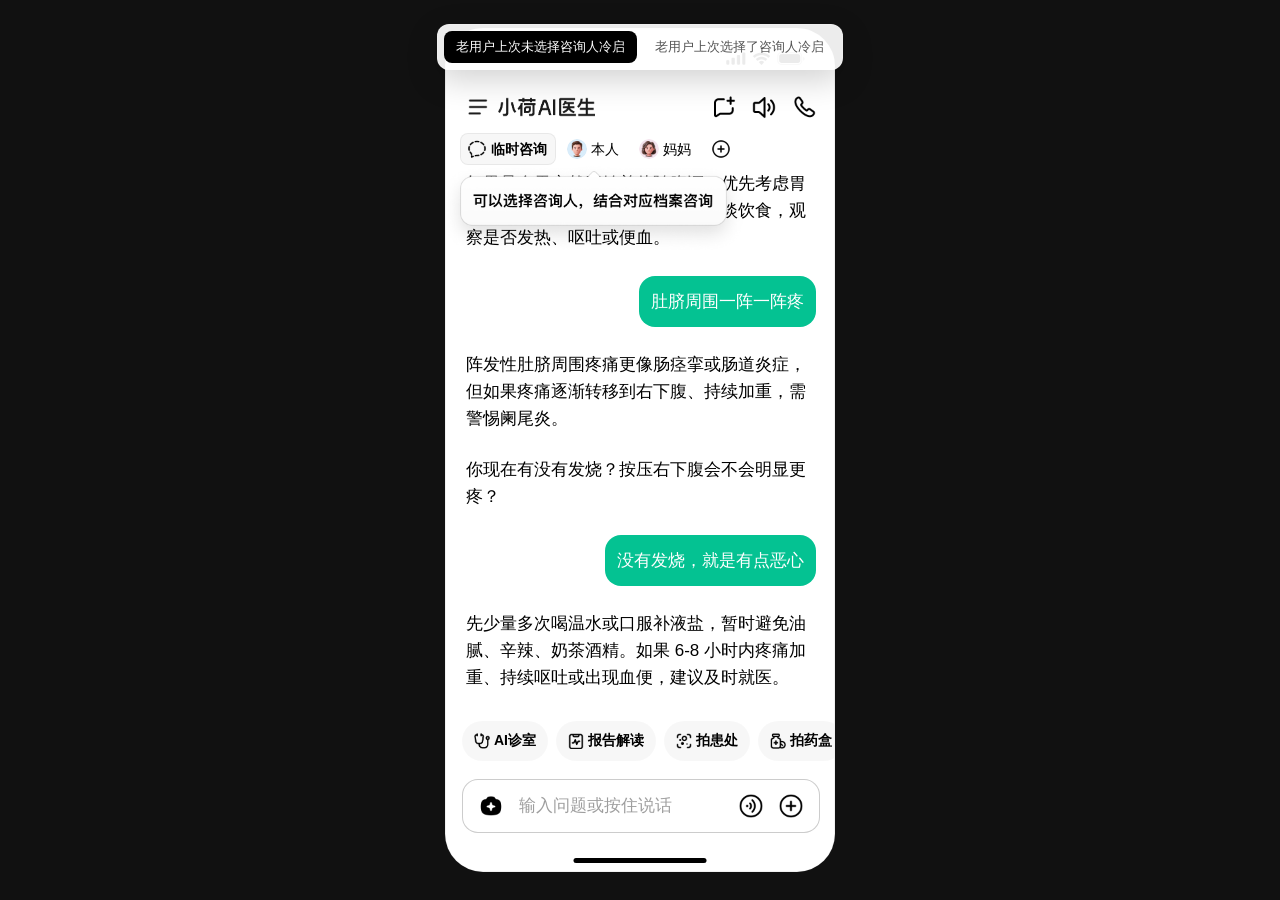
==== index.html @ c206723a "Add static preview demo" ====
<!doctype html>
<html lang="zh-CN">
  <head>
    <meta charset="UTF-8" />
    <meta name="viewport" content="width=device-width, initial-scale=1.0" />
    <title>小荷AI医生交互 Demo</title>
    <link rel="stylesheet" href="./styles.css" />
  </head>
  <body>
    <div class="scenario-switcher" aria-label="冷启场景选择">
      <button class="scenario-option active" type="button" data-action="set-guide-scenario" data-scenario="unselected">老用户上次未选择咨询人冷启</button>
      <button class="scenario-option" type="button" data-action="set-guide-scenario" data-scenario="selected">老用户上次选择了咨询人冷启</button>
    </div>
    <main class="stage" aria-label="小荷AI医生交互原型">
      <section class="phone" id="phone" data-screen="chat" data-chat="temp">
        <div class="status-bar" aria-hidden="true">
          <img class="status-img" src="./assets/status-bar.png" alt="" />
        </div>

        <section class="chat-page" aria-label="聊天页">
          <header class="top-nav">
            <button class="brand-btn" type="button" data-action="open-sidebar" aria-label="打开侧边栏">
              <img src="./assets/nav-brand.png" alt="小荷AI医生" />
            </button>
            <div class="nav-tools">
              <button class="icon-btn" type="button" aria-label="新会话">
                <img src="./assets/nav-icon-newchat.png" alt="" />
              </button>
              <button class="icon-btn" type="button" aria-label="播报">
                <img src="./assets/nav-icon-audio.png" alt="" />
              </button>
              <button class="icon-btn" type="button" aria-label="电话">
                <img src="./assets/nav-icon-phone.png" alt="" />
              </button>
            </div>
          </header>

          <nav class="people-tabs" aria-label="咨询对象">
            <button class="tab tab-temp" type="button" data-action="chat-temp">
              <img src="./assets/tab-temp.png" alt="" />
              <span>临时咨询</span>
            </button>
            <button class="tab tab-self" type="button" data-action="chat-self">
              <img class="mini-avatar" src="./assets/tab-self.png" alt="" />
              <span>本人</span>
            </button>
            <button class="tab tab-mom" type="button" data-action="chat-mom">
              <img class="mini-avatar" src="./assets/tab-mom.png" alt="" />
              <span>妈妈</span>
            </button>
            <button class="tab tab-add" type="button" data-action="open-new-person" aria-label="新增咨询对象">
              <img src="./assets/tab-add.png" alt="" />
            </button>
          </nav>

          <button class="guide-bubble is-visible" type="button" aria-label="引导提示" data-guide="unselected">
            <img src="./assets/guide-unselected.png" alt="" />
          </button>

          <section class="chat-list" aria-label="对话内容"></section>

          <footer class="composer">
            <div class="quick-actions">
              <button type="button"><img src="./assets/action-doctor.png" alt="" />AI诊室</button>
              <button type="button"><img src="./assets/action-report.png" alt="" />报告解读</button>
              <button type="button"><img src="./assets/action-body.png" alt="" />拍患处</button>
              <button type="button"><img src="./assets/action-medicine.png" alt="" />拍药盒</button>
            </div>
            <form class="input-box" id="composerForm">
              <button type="button" class="round-symbol" aria-label="拍照">
                <img src="./assets/input-camera.png" alt="" />
              </button>
              <input id="messageInput" type="text" placeholder="输入问题或按住说话" autocomplete="off" />
              <button type="button" class="round-symbol" aria-label="语音">
                <img src="./assets/input-mic.png" alt="" />
              </button>
              <button type="submit" class="round-symbol" aria-label="发送">
                <img src="./assets/input-plus.png" alt="" />
              </button>
            </form>
          </footer>
        </section>

        <aside class="drawer" aria-label="侧边栏">
          <div class="drawer-head">
            <img class="drawer-logo" src="./assets/logo-wordmark.png" alt="小荷AI医生" />
            <button class="icon-btn" type="button" aria-label="搜索">
              <img src="./assets/icon-drawer-search.png" alt="" />
            </button>
          </div>
          <div class="drawer-scroll">
            <button class="health-link" type="button" data-action="open-health">
              <span>健康档案</span>
              <span>›</span>
            </button>
            <div class="drawer-people">
              <button type="button" data-action="open-health-self"><img src="./assets/avatar-self.png" alt="" /><span>本人</span></button>
              <button type="button" data-action="open-health-mom"><img src="./assets/avatar-mom.png" alt="" /><span>妈妈</span></button>
              <button type="button" class="person-add" data-action="open-new-person" aria-label="新建咨询人"><span>＋</span></button>
            </div>
            <div class="drawer-line"></div>
            <div class="history">
              <p class="history-date">今天</p>
              <button class="history-item active" type="button" data-action="open-thread" data-thread="self-brain"><span>脑出血昏迷的病情细节</span><em>本人</em></button>
              <button class="history-item" type="button" data-action="open-thread" data-thread="temp-throat-today"><span>喉咙干痒，咽口水的时候有点疼</span></button>
              <p class="history-date">昨天</p>
              <button class="history-item" type="button" data-action="open-thread" data-thread="mom-brain"><span>妈妈脑出血昏迷的病情细节</span><em>妈妈</em></button>
              <button class="history-item" type="button" data-action="open-thread" data-thread="temp-throat-yesterday"><span>喉咙干痒，咽口水的时候有点疼</span></button>
              <button class="history-item" type="button" data-action="open-thread" data-thread="temp-pregnancy"><span>怀孕五周多，彩超说孕囊小</span></button>
              <button class="history-item" type="button" data-action="open-thread" data-thread="self-back-pain"><span>熬夜会引起背痛吗</span><em>本人</em></button>
              <button class="history-item" type="button" data-action="open-thread" data-thread="temp-mouth-ulcer"><span>口腔溃疡是什么原因</span></button>
              <button class="history-item" type="button" data-action="open-thread" data-thread="temp-stomach-noise"><span>肚子咕咕叫是什么原因</span></button>
              <button class="history-item" type="button" data-action="open-thread" data-thread="mom-sugar"><span>妈妈空腹血糖 7.2 要紧吗</span><em>妈妈</em></button>
              <button class="history-item" type="button" data-action="open-thread" data-thread="self-eye-dry"><span>眼睛干涩酸胀怎么缓解</span><em>本人</em></button>
              <button class="history-item" type="button" data-action="open-thread" data-thread="temp-allergy"><span>身上突然起红疹很痒</span></button>
              <button class="history-item" type="button" data-action="open-thread" data-thread="mom-knee"><span>妈妈膝盖下楼梯疼</span><em>妈妈</em></button>
              <button class="history-item" type="button" data-action="open-thread" data-thread="self-sleep"><span>最近总是睡不踏实</span><em>本人</em></button>
              <button class="history-item" type="button" data-action="open-thread" data-thread="temp-cough"><span>咳嗽两周一直不好</span></button>
              <button class="history-item" type="button" data-action="open-thread" data-thread="mom-dizziness"><span>妈妈起床头晕站不稳</span><em>妈妈</em></button>
              <button class="history-item" type="button" data-action="open-thread" data-thread="self-neck"><span>脖子僵硬转动会疼</span><em>本人</em></button>
              <button class="history-item" type="button" data-action="open-thread" data-thread="temp-diarrhea"><span>吃海鲜后拉肚子</span></button>
              <button class="history-item" type="button" data-action="open-thread" data-thread="mom-chest"><span>妈妈胸口偶尔发闷</span><em>妈妈</em></button>
            </div>
          </div>
          <div class="drawer-bottom">
            <button class="user-pill" type="button"><span class="default-avatar"></span><span>Ryan</span></button>
            <button class="new-chat" type="button" data-action="close-sidebar" aria-label="新建对话">
              <img src="./assets/icon-new-chat.png" alt="" />
            </button>
          </div>
        </aside>
        <button class="drawer-scrim" type="button" data-action="close-sidebar" aria-label="关闭侧边栏"></button>

        <section class="health-page" aria-label="健康档案">
          <div class="health-bg"></div>
          <header class="health-nav">
            <button class="icon-btn" type="button" data-action="close-health" aria-label="返回">
              <img src="./assets/icon-health-back.png" alt="" />
            </button>
            <h2>健康档案</h2>
            <button class="health-add" type="button">
              <img src="./assets/icon-health-add.png" alt="" />
              新增
            </button>
          </header>

          <div class="profile-tabs">
            <button class="profile-card active" type="button" data-action="health-person-mom" data-person="mom" aria-label="妈妈">
              <img class="profile-state profile-state-active" src="./assets/profile-mom-active.png" alt="" />
              <img class="profile-state profile-state-muted" src="./assets/profile-mom-muted.png" alt="" />
            </button>
            <button class="profile-card muted" type="button" data-action="health-person-self" data-person="self" aria-label="本人">
              <img class="profile-state profile-state-active" src="./assets/profile-self-active.png" alt="" />
              <img class="profile-state profile-state-muted" src="./assets/profile-self-muted.png" alt="" />
            </button>
          </div>

          <div class="health-list">
            <article class="record-card consultation">
              <header>
                <h3><span>💾</span><strong data-health-title>【妈妈】的咨询记录</strong></h3>
                <button type="button">更多</button>
              </header>
              <div class="mini-panel consult-panel">
                <div class="floating-note"><span>示例</span> 2026-02-01&nbsp;&nbsp;拉肚子腹痛腹泻</div>
                <p>为该成员咨询的对话，会展示在这里</p>
              </div>
            </article>

            <article class="record-card report">
              <header>
                <h3><span>📁</span>报告夹</h3>
                <button type="button">上传</button>
              </header>
              <div class="mini-panel report-panel">
                <div class="sheet">
                  <span class="corner"></span>
                  <p><span>示例</span>我的报告单</p>
                  <i></i><i></i><i></i>
                </div>
                <p>AI医生会结合【报告单】提供精准建议</p>
              </div>
            </article>

            <article class="record-card tips">
              <header>
                <h3><span>💡</span>给AI医生的提示</h3>
                <button type="button">新增</button>
              </header>
              <div class="mini-panel tips-panel">
                <div class="prompt-card"><span>示例</span>我对青霉素和芒果过敏，有慢性咽炎；我喜欢简洁高效的回答，直接告诉我结论<i></i></div>
              </div>
            </article>
          </div>
        </section>

        <section class="person-panel" aria-label="新建咨询人">
          <button class="person-panel-mask" type="button" data-action="close-person-panel" aria-label="关闭新建咨询人"></button>
          <div class="person-sheet" role="dialog" aria-modal="true" aria-labelledby="person-sheet-title">
            <header class="person-sheet-title">
              <span class="sheet-spacer" aria-hidden="true"></span>
              <h2 id="person-sheet-title">新建咨询人</h2>
              <button class="sheet-close" type="button" data-action="close-person-panel" aria-label="关闭">×</button>
            </header>
            <div class="person-form-card">
              <label class="person-row">
                <span class="person-label">昵称<i>*</i></span>
                <input class="nickname-field" type="text" placeholder="输入咨询人昵称" autocomplete="off" />
              </label>
              <div class="person-row">
                <span class="person-label">性别<i>*</i></span>
                <div class="sex-options" role="radiogroup" aria-label="性别">
                  <label><input type="radio" name="sex" value="male" /><span></span><em>男</em></label>
                  <label><input type="radio" name="sex" value="female" /><span></span><em>女</em></label>
                </div>
              </div>
              <button class="person-row birth-row" type="button">
                <span class="person-label">出生日期<i>*</i></span>
                <span class="birth-value">2000-01-01 <b>›</b></span>
              </button>
            </div>
            <div class="mock-keyboard" aria-hidden="true">
              <div class="keyboard-suggestions">
                <span> </span>
                <span> </span>
                <span> </span>
              </div>
              <div class="keyboard-rows">
                <div class="keyboard-row">
                  <span>q</span><span>w</span><span>e</span><span>r</span><span>t</span><span>y</span><span>u</span><span>i</span><span>o</span><span>p</span>
                </div>
                <div class="keyboard-row narrow">
                  <span>a</span><span>s</span><span>d</span><span>f</span><span>g</span><span>h</span><span>j</span><span>k</span><span>l</span>
                </div>
                <div class="keyboard-row action-row">
                  <span class="wide-key">⇧</span><span>z</span><span>x</span><span>c</span><span>v</span><span>b</span><span>n</span><span>m</span><span class="wide-key">⌫</span>
                </div>
                <div class="keyboard-row bottom-row">
                  <span class="mode-key">123</span><span class="mode-key space">space</span><span class="mode-key">return</span>
                </div>
              </div>
            </div>
          </div>
        </section>

        <div class="home-indicator" aria-hidden="true"></div>
      </section>
    </main>

    <script src="./app.js"></script>
  </body>
</html>
---- styles.css ----
:root {
  --green: #04c292;
  --text: #000;
  --muted: rgba(0, 0, 0, 0.38);
  --tertiary: rgba(0, 0, 0, 0.6);
  --soft: rgba(0, 0, 0, 0.03);
  --line: rgba(0, 0, 0, 0.06);
  --health-bg: #f5f8fa;
  font-family: -apple-system, BlinkMacSystemFont, "SF Pro Text", "PingFang SC", "Helvetica Neue", Arial, sans-serif;
  color: var(--text);
  color-scheme: light;
}

* {
  box-sizing: border-box;
}

html,
body {
  min-height: 100%;
  margin: 0;
}

body {
  min-height: 100vh;
  background: #111;
}

button,
input {
  font: inherit;
}

button {
  color: inherit;
}

.stage {
  min-height: 100vh;
  display: grid;
  place-items: center;
}

.scenario-switcher {
  position: fixed;
  top: 24px;
  left: 50%;
  z-index: 80;
  display: flex;
  gap: 6px;
  max-width: calc(100vw - 48px);
  transform: translateX(-50%);
  border: 1px solid rgba(255, 255, 255, 0.12);
  border-radius: 12px;
  background: rgba(255, 255, 255, 0.92);
  padding: 6px;
  box-shadow: 0 10px 32px rgba(0, 0, 0, 0.18);
}

.scenario-option {
  height: 32px;
  border: 0;
  border-radius: 8px;
  background: transparent;
  padding: 0 12px;
  color: rgba(0, 0, 0, 0.68);
  font-size: 13px;
  line-height: 32px;
  font-weight: 500;
  white-space: nowrap;
  cursor: pointer;
}

.scenario-option.active {
  background: #000;
  color: #fff;
}

.phone {
  position: relative;
  width: min(100vw, 390px);
  height: min(100vh, 844px);
  aspect-ratio: 390 / 844;
  overflow: hidden;
  border: 1.5px solid var(--line);
  border-radius: 38px;
  background: #fff;
  isolation: isolate;
}

.chat-page,
.health-page,
.drawer {
  position: absolute;
  inset: 0;
  width: 390px;
  height: 844px;
}

.chat-page {
  z-index: 1;
  background: #fff;
  transition: transform 180ms ease;
}

.phone[data-screen="sidebar"] .chat-page {
  transform: translateX(330px);
}

.phone[data-screen="health"] .chat-page {
  visibility: hidden;
}

.status-bar {
  position: absolute;
  top: 0;
  left: 0;
  width: 390px;
  height: 54px;
  z-index: 30;
  pointer-events: none;
}

.status-img {
  display: block;
  width: 390px;
  height: 54px;
  object-fit: contain;
}

.status-bar::before {
  content: "9:41";
  position: absolute;
  top: 18px;
  left: 53px;
  z-index: 1;
  width: 40px;
  color: #000;
  font-size: 17px;
  line-height: 22px;
  font-weight: 700;
  letter-spacing: 0;
  text-align: center;
}

.top-nav {
  position: absolute;
  top: 54px;
  left: 0;
  z-index: 4;
  display: flex;
  align-items: center;
  width: 390px;
  height: 48px;
  padding: 10px 20px;
}

.icon-btn {
  display: grid;
  place-items: center;
  width: 24px;
  height: 24px;
  border: 0;
  padding: 0;
  background: transparent;
  cursor: pointer;
  -webkit-tap-highlight-color: transparent;
}

.brand-btn {
  display: block;
  width: 129px;
  height: 24px;
  border: 0;
  padding: 0;
  background: transparent;
  cursor: pointer;
  -webkit-tap-highlight-color: transparent;
}

.brand-btn img {
  display: block;
  width: 129px;
  height: 24px;
}

.icon-btn svg,
.round-symbol svg,
.tab-add svg,
.health-add svg {
  width: 100%;
  height: 100%;
  fill: none;
  stroke: currentColor;
  stroke-width: 2.1;
  stroke-linecap: round;
  stroke-linejoin: round;
}

.icon-btn img {
  display: block;
  width: 24px;
  height: 24px;
  object-fit: contain;
}

.nav-tools {
  margin-left: auto;
  display: flex;
  gap: 16px;
}

.people-tabs {
  position: absolute;
  top: 102px;
  left: 0;
  z-index: 4;
  display: flex;
  align-items: center;
  gap: 4px;
  width: 390px;
  height: 36px;
  padding: 2px 14px;
}

.tab {
  display: flex;
  align-items: center;
  gap: 4px;
  height: 32px;
  border: 1px solid transparent;
  border-radius: 8px;
  padding: 3px 8px 3px 6px;
  background: transparent;
  font-size: 14px;
  line-height: 26px;
  white-space: nowrap;
  cursor: pointer;
}

.tab img {
  display: block;
  width: 20px;
  height: 20px;
  object-fit: contain;
}

.tab .mini-avatar {
  border-radius: 50%;
}

.tab-add {
  width: 32px;
  padding: 0 6px;
}

.tab-add svg {
  width: 20px;
  height: 20px;
}

.phone[data-chat="temp"] .tab-temp,
.phone[data-chat="self"] .tab-self,
.phone[data-chat="mom"] .tab-mom {
  border-color: var(--line);
  background: var(--soft);
  font-weight: 600;
}

.guide-bubble {
  position: absolute;
  top: 130px;
  left: 0;
  z-index: 6;
  width: 297px;
  height: 95px;
  border: 0;
  padding: 0;
  background: transparent;
  opacity: 0;
  pointer-events: none;
  transform: translateY(-2px);
  transition: opacity 300ms ease, transform 300ms ease;
}

.guide-bubble.is-visible {
  opacity: 1;
  pointer-events: auto;
  transform: translateY(0);
}

.guide-bubble img {
  display: block;
  width: 100%;
  height: 100%;
  object-fit: contain;
}

.guide-bubble[data-guide="unselected"] {
  left: -6px;
  width: 307px;
  height: 95px;
}

.guide-bubble[data-guide="selected"] {
  left: 116px;
  width: 201px;
  height: 95px;
}

.guide-bubble[data-guide="temp-from-selected"] {
  left: -10px;
  width: 306px;
  height: 95px;
}

.chat-list {
  position: absolute;
  top: 138px;
  left: 20px;
  width: 350px;
  height: 544px;
  display: flex;
  flex-direction: column;
  gap: 24px;
  overflow-x: hidden;
  overflow-y: auto;
  padding-top: 20px;
  padding-bottom: 20px;
  scrollbar-width: none;
  -webkit-overflow-scrolling: touch;
}

.chat-list::-webkit-scrollbar {
  display: none;
}

.message-row {
  display: flex;
  width: 100%;
}

.user-row {
  justify-content: flex-end;
}

.bubble {
  margin: 0;
  max-width: 350px;
  padding: 12px;
  border-radius: 16px;
  background: var(--green);
  color: #fff;
  font-size: 17px;
  line-height: 1.6;
  font-weight: 400;
}

.ai-msg,
.ai-block p {
  margin: 0;
  width: 350px;
  color: #000;
  font-size: 17px;
  line-height: 1.6;
  font-weight: 400;
  letter-spacing: 0;
}

.ai-block {
  display: flex;
  flex-direction: column;
  gap: 24px;
}

.composer {
  position: absolute;
  left: 0;
  bottom: 0;
  z-index: 5;
  width: 390px;
  height: 164px;
  overflow: hidden;
  background: #fff;
  padding: 12px 16px 42px;
}

.quick-actions {
  display: flex;
  align-items: center;
  gap: 8px;
  width: max-content;
  height: 40px;
}

.quick-actions button {
  display: flex;
  align-items: center;
  justify-content: center;
  gap: 4px;
  height: 40px;
  border: 0;
  border-radius: 20px;
  background: var(--soft);
  padding: 10px 12px;
  font-size: 14px;
  line-height: 1.4;
  font-weight: 600;
  white-space: nowrap;
}

.quick-actions img {
  display: block;
  width: 16px;
  height: 16px;
  object-fit: contain;
}

.input-box {
  position: absolute;
  left: 16px;
  bottom: 40px;
  display: flex;
  align-items: center;
  gap: 16px;
  width: 358px;
  height: 54px;
  border: 1.5px solid rgba(0, 0, 0, 0.2);
  border-radius: 16px;
  background: #fff;
  padding: 8px 16px;
}

.input-box input {
  flex: 1;
  min-width: 0;
  height: 30px;
  border: 0;
  outline: 0;
  padding: 0;
  color: #000;
  font-size: 17px;
  line-height: 1.5;
  background: transparent;
}

.input-box input::placeholder {
  color: rgba(0, 0, 0, 0.38);
}

.round-symbol {
  display: grid;
  place-items: center;
  flex: 0 0 24px;
  width: 24px;
  height: 24px;
  border: 0;
  padding: 0;
  background: transparent;
}

.round-symbol img {
  display: block;
  width: 24px;
  height: 24px;
  object-fit: contain;
}

.home-indicator {
  position: absolute;
  z-index: 20;
  left: 50%;
  bottom: 8px;
  width: 133px;
  height: 5px;
  transform: translateX(-50%);
  border-radius: 100px;
  background: #000;
}

.drawer {
  z-index: 8;
  width: 330px;
  overflow: hidden;
  background: #fff;
  transform: translateX(-330px);
  transition: transform 180ms ease;
}

.drawer::before,
.drawer::after {
  content: "";
  position: absolute;
  left: 0;
  z-index: 3;
  width: 330px;
  height: 112px;
  background: linear-gradient(180deg, #fff 0%, rgba(255, 255, 255, 0.7) 60%, rgba(255, 255, 255, 0) 100%);
  pointer-events: none;
}

.drawer::before {
  top: 0;
}

.drawer::after {
  bottom: 0;
  transform: rotate(180deg);
}

.phone[data-screen="sidebar"] .drawer {
  transform: translateX(0);
}

.drawer-scrim {
  position: absolute;
  z-index: 7;
  top: 0;
  left: 0;
  width: 390px;
  height: 844px;
  border: 0;
  background: rgba(0, 0, 0, 0.08);
  opacity: 0;
  pointer-events: none;
  transform: translateX(0);
  transition: transform 180ms ease, opacity 180ms ease;
  cursor: pointer;
}

.phone[data-screen="sidebar"] .drawer-scrim {
  opacity: 1;
  pointer-events: auto;
  transform: translateX(330px);
}

.drawer-head {
  position: absolute;
  top: 56px;
  left: 24px;
  display: flex;
  align-items: center;
  justify-content: space-between;
  width: 282px;
  height: 44px;
  z-index: 4;
}

.drawer-head .icon-btn,
.drawer-head .icon-btn img {
  width: 28px;
  height: 28px;
}

.drawer-logo {
  display: block;
  width: 108px;
  height: 20px;
}

.drawer-scroll {
  position: absolute;
  top: 0;
  left: 0;
  bottom: 0;
  width: 330px;
  overflow-x: hidden;
  overflow-y: auto;
  padding: 112px 24px 132px;
  scrollbar-width: none;
  -webkit-overflow-scrolling: touch;
}

.drawer-scroll::-webkit-scrollbar {
  display: none;
}

.health-link {
  display: flex;
  align-items: center;
  justify-content: space-between;
  width: 282px;
  height: 26px;
  border: 0;
  padding: 0;
  color: var(--muted);
  background: transparent;
  font-size: 15px;
  line-height: 26px;
  font-weight: 500;
  cursor: pointer;
}

.drawer-people {
  display: flex;
  margin-top: 20px;
  gap: 24px;
  align-items: flex-start;
}

.drawer-people button {
  width: 44px;
  border: 0;
  padding: 0;
  background: transparent;
  text-align: center;
  font-size: 15px;
  line-height: 26px;
  font-weight: 500;
}

.drawer-people img,
.person-add {
  width: 44px;
  height: 44px;
  border-radius: 10px;
}

.drawer-people img {
  display: block;
  object-fit: cover;
  margin-bottom: 4px;
}

.person-add {
  display: grid;
  place-items: center;
  background: var(--soft) !important;
  color: rgba(0, 0, 0, 0.6);
  font-size: 22px !important;
  font-weight: 400 !important;
}

.drawer-line {
  margin-top: 24px;
  width: 282px;
  height: 1px;
  background: var(--line);
}

.history {
  margin-top: 23px;
  width: 282px;
  display: flex;
  flex-direction: column;
  gap: 4px;
}

.history-date {
  margin: 0 0 8px;
  color: var(--muted);
  font-size: 15px;
  line-height: 26px;
  font-weight: 500;
}

.history-date:not(:first-child) {
  margin-top: 16px;
}

.history-item {
  position: relative;
  display: flex;
  align-items: center;
  gap: 12px;
  width: 282px;
  height: 44px;
  border: 0;
  border-radius: 12px;
  padding: 8px 0;
  background: transparent;
  text-align: left;
  font-size: 17px;
  line-height: 1.6;
}

.history-item.active::before,
.history-item:hover::before {
  content: "";
  position: absolute;
  inset: 0 -12px;
  border-radius: 12px;
  background: var(--soft);
}

.history-item span,
.history-item em {
  position: relative;
  z-index: 1;
}

.history-item span {
  flex: 1;
  min-width: 0;
  overflow: hidden;
  text-overflow: ellipsis;
  white-space: nowrap;
}

.history-item.active span {
  font-weight: 700;
}

.history-item em {
  flex: 0 0 auto;
  min-width: 34px;
  height: 20px;
  border: 1px solid var(--line);
  border-radius: 6px;
  background: rgba(0, 0, 0, 0.02);
  color: var(--tertiary);
  font-size: 11px;
  line-height: 18px;
  font-style: normal;
  font-weight: 600;
  text-align: center;
}

.drawer-bottom {
  position: absolute;
  left: 0;
  bottom: 0;
  z-index: 4;
  width: 330px;
  height: 112px;
  pointer-events: none;
}

.user-pill,
.new-chat {
  position: absolute;
  bottom: 45px;
  border: 0;
  height: 48px;
  border-radius: 26px;
  background: rgba(255, 255, 255, 0.85);
  box-shadow: 0 4px 20px rgba(0, 0, 0, 0.08);
  pointer-events: auto;
}

.user-pill {
  left: 12px;
  display: flex;
  align-items: center;
  gap: 8px;
  padding: 0 12px;
  font-size: 15px;
}

.default-avatar {
  position: relative;
  width: 26px;
  height: 26px;
  border-radius: 50%;
  background: #dbdbdb;
}

.default-avatar::before {
  content: "";
  position: absolute;
  top: 5px;
  left: 8px;
  width: 10px;
  height: 10px;
  border-radius: 50%;
  background: #fff;
}

.default-avatar::after {
  content: "";
  position: absolute;
  left: 5px;
  bottom: 3px;
  width: 16px;
  height: 9px;
  border-radius: 10px 10px 4px 4px;
  background: #fff;
}

.new-chat {
  right: 12px;
  display: grid;
  place-items: center;
  width: 48px;
  color: #fff;
  background: var(--green);
}

.new-chat img {
  display: block;
  width: 24px;
  height: 24px;
  object-fit: contain;
}

.health-page {
  z-index: 12;
  display: none;
  overflow: hidden;
  background: var(--health-bg);
}

.phone[data-screen="health"] .health-page {
  display: block;
}

.health-bg {
  position: absolute;
  inset: 0 0 auto;
  width: 390px;
  height: 240px;
  background:
    radial-gradient(circle at 22% 16%, rgba(121, 232, 221, 0.36), transparent 34%),
    radial-gradient(circle at 86% 12%, rgba(149, 238, 219, 0.32), transparent 34%),
    linear-gradient(180deg, #dffaf6 0%, #ecfbf7 58%, rgba(245, 248, 250, 0) 100%);
}

.health-nav {
  position: absolute;
  top: 54px;
  left: 0;
  z-index: 4;
  display: flex;
  align-items: center;
  justify-content: space-between;
  width: 390px;
  height: 48px;
  padding: 8px 20px;
}

.health-nav h2 {
  position: absolute;
  left: 50%;
  top: 50%;
  margin: 0;
  width: 120px;
  transform: translate(-50%, -50%);
  font-size: 17px;
  line-height: 1.6;
  font-weight: 600;
  text-align: center;
}

.health-nav .icon-btn,
.health-add {
  position: relative;
  z-index: 1;
}

.health-add {
  display: flex;
  align-items: center;
  justify-content: flex-end;
  gap: 4px;
  border: 0;
  padding: 0 4px 0 0;
  background: transparent;
  font-size: 15px;
  line-height: 1.6;
}

.health-add img {
  display: block;
  width: 16px;
  height: 16px;
  object-fit: contain;
}

.profile-tabs {
  position: absolute;
  top: 114px;
  left: 0;
  width: 390px;
  height: 72px;
}

.profile-card {
  position: absolute;
  border: 0;
  padding: 0;
  background: transparent;
  cursor: pointer;
  -webkit-tap-highlight-color: transparent;
}

.profile-card.active {
  z-index: 2;
}

.profile-card.muted {
  z-index: 1;
}

.profile-card[data-person="mom"].active {
  top: 0;
  left: 0;
  width: 162px;
  height: 72px;
}

.profile-card[data-person="mom"].muted {
  top: 8px;
  left: 0;
  width: 152px;
  height: 64px;
}

.profile-card[data-person="self"].active {
  top: 0;
  left: 122px;
  width: 180px;
  height: 72px;
}

.profile-card[data-person="self"].muted {
  top: 8px;
  left: 130px;
  width: 152px;
  height: 64px;
}

.profile-state {
  display: none;
  width: 100%;
  height: 100%;
  object-fit: contain;
  pointer-events: none;
}

.profile-card.active .profile-state-active,
.profile-card.muted .profile-state-muted {
  display: block;
}

.health-list {
  position: absolute;
  top: 202px;
  left: 12px;
  display: flex;
  flex-direction: column;
  gap: 20px;
  width: 366px;
}

.record-card {
  width: 366px;
  border-radius: 16px;
  background: #fff;
  padding: 16px;
}

.record-card header {
  display: flex;
  align-items: center;
  justify-content: space-between;
  width: 334px;
  height: 30px;
  margin-bottom: 16px;
}

.record-card h3 {
  margin: 0;
  display: flex;
  align-items: center;
  gap: 8px;
  font-size: 19px;
  line-height: 1.6;
  font-weight: 700;
}

.record-card h3 span {
  width: 20px;
  text-align: center;
  font-size: 18px;
}

.record-card h3 strong {
  font: inherit;
}

.record-card header button {
  height: 28px;
  border: 1px solid rgba(26, 191, 150, 0.1);
  border-radius: 8px;
  background: #edfaf7;
  color: #009e7e;
  padding: 4px 12px;
  font-size: 13px;
  font-weight: 600;
}

.mini-panel {
  position: relative;
  width: 334px;
  overflow: hidden;
  border: 1.5px solid rgba(220, 242, 248, 0.4);
  border-radius: 12px;
  background: #f0f8fa;
}

.consult-panel {
  height: 98px;
  padding-top: 18px;
}

.floating-note {
  width: 287px;
  height: 44px;
  margin: 0 auto;
  border: 1.5px solid #fff;
  border-radius: 10px;
  background: linear-gradient(180deg, rgba(0, 0, 0, 0.03) 0%, rgba(0, 0, 0, 0) 36%), #fff;
  box-shadow: 0 8px 18px rgba(65, 132, 141, 0.15);
  color: rgba(0, 0, 0, 0.75);
  font-size: 14px;
  line-height: 43px;
  font-weight: 600;
  text-align: center;
}

.floating-note span,
.prompt-card span,
.sheet p span {
  display: inline-flex;
  align-items: center;
  height: 16px;
  margin-right: 6px;
  border: 1px solid var(--line);
  border-radius: 5px;
  background: rgba(0, 0, 0, 0.02);
  color: var(--tertiary);
  padding: 0 4px 1px;
  font-size: 10px;
  line-height: 1;
  font-weight: 600;
}

.mini-panel > p {
  position: absolute;
  left: 0;
  right: 0;
  bottom: 0;
  height: 36px;
  margin: 0;
  border-top: 1.5px solid rgba(220, 242, 248, 0.2);
  background: linear-gradient(90deg, rgba(45, 167, 204, 0.05), rgba(45, 167, 204, 0), rgba(45, 167, 204, 0.05));
  color: #6291a3;
  font-size: 12px;
  line-height: 36px;
  font-weight: 700;
  text-align: center;
}

.report-panel {
  height: 166px;
}

.sheet {
  position: absolute;
  top: 24px;
  left: 62px;
  width: 210px;
  height: 106px;
  border-radius: 2px;
  background: linear-gradient(180deg, #fff 0%, #f8fbfb 100%);
  box-shadow: 0 12px 28px rgba(64, 126, 133, 0.18);
}

.sheet::after {
  content: "";
  position: absolute;
  left: -24px;
  right: -24px;
  bottom: 12px;
  height: 40px;
  border-bottom: 2px solid rgba(64, 199, 165, 0.34);
  background: linear-gradient(180deg, rgba(64, 199, 165, 0), rgba(64, 199, 165, 0.12));
}

.corner {
  position: absolute;
  top: 0;
  left: 0;
  width: 28px;
  height: 22px;
  background: linear-gradient(135deg, #e8eef0 0 48%, transparent 50%);
}

.sheet p {
  margin: 14px 24px 0;
  font-size: 14px;
  line-height: 18px;
  font-weight: 800;
  text-align: center;
}

.sheet i {
  display: block;
  width: 162px;
  height: 8px;
  margin: 10px auto 0;
  border-top: 2px solid rgba(0, 0, 0, 0.08);
}

.tips-panel {
  height: 134px;
  padding-top: 18px;
}

.prompt-card {
  position: relative;
  width: 295px;
  min-height: 86px;
  margin: 0 auto;
  border: 1.5px solid #fff;
  border-radius: 10px;
  background: #fff;
  box-shadow: 0 8px 18px rgba(65, 132, 141, 0.13);
  padding: 11px 12px;
  color: rgba(0, 0, 0, 0.75);
  font-size: 14px;
  line-height: 1.6;
  font-weight: 600;
}

.prompt-card i {
  position: absolute;
  left: 40px;
  bottom: 8px;
  width: 2px;
  height: 20px;
  border-radius: 1px;
  background: var(--green);
}

.person-panel {
  position: absolute;
  inset: 0;
  z-index: 40;
  width: 390px;
  height: 844px;
  opacity: 0;
  pointer-events: none;
  transition: opacity 180ms ease;
}

.phone[data-panel="person"] .person-panel {
  opacity: 1;
  pointer-events: auto;
}

.person-panel-mask {
  position: absolute;
  inset: 0;
  border: 0;
  padding: 0;
  background: rgba(0, 0, 0, 0.6);
  cursor: pointer;
}

.person-sheet {
  position: absolute;
  left: 0;
  bottom: 0;
  width: 390px;
  height: 590px;
  overflow: hidden;
  border-radius: 20px 20px 0 0;
  background: #fff;
  transform: translateY(36px);
  transition: transform 180ms ease;
}

.phone[data-panel="person"] .person-sheet {
  transform: translateY(0);
}

.person-sheet-title {
  display: grid;
  grid-template-columns: 28px 1fr 28px;
  align-items: center;
  width: 390px;
  height: 60px;
  padding: 14px 16px 8px;
}

.person-sheet-title h2 {
  margin: 0;
  font-size: 17px;
  line-height: 28px;
  font-weight: 600;
  text-align: center;
}

.sheet-spacer,
.sheet-close {
  width: 28px;
  height: 28px;
}

.sheet-close {
  display: grid;
  place-items: center;
  border: 0;
  border-radius: 50%;
  background: rgba(0, 0, 0, 0.04);
  color: rgba(0, 0, 0, 0.72);
  padding: 0 0 2px;
  font-size: 22px;
  line-height: 1;
  font-weight: 300;
  cursor: pointer;
}

.person-form-card {
  width: 366px;
  height: 180px;
  margin: 8px auto 0;
  overflow: hidden;
  border-radius: 16px;
  background: rgba(0, 0, 0, 0.03);
  padding: 0 20px;
}

.person-row {
  display: flex;
  align-items: center;
  justify-content: space-between;
  width: 326px;
  height: 60px;
  border: 0;
  border-bottom: 1px solid rgba(0, 0, 0, 0.06);
  background: transparent;
  padding: 0;
  text-align: left;
}

.person-row:last-child {
  border-bottom: 0;
}

.person-label {
  display: inline-flex;
  align-items: flex-start;
  color: rgba(0, 0, 0, 0.9);
  font-size: 16px;
  line-height: 24px;
  font-weight: 600;
}

.person-label i {
  margin-left: 2px;
  color: #ff3b30;
  font-size: 15px;
  line-height: 18px;
  font-style: normal;
}

.nickname-field {
  width: 190px;
  border: 0;
  outline: 0;
  background: transparent;
  color: rgba(0, 0, 0, 0.9);
  caret-color: var(--green);
  padding: 0;
  font-size: 16px;
  line-height: 24px;
  text-align: right;
}

.nickname-field::placeholder {
  color: rgba(0, 0, 0, 0.36);
}

.sex-options {
  display: flex;
  align-items: center;
  gap: 24px;
}

.sex-options label {
  display: flex;
  align-items: center;
  gap: 8px;
  color: rgba(0, 0, 0, 0.9);
  font-size: 16px;
  line-height: 24px;
}

.sex-options input {
  position: absolute;
  opacity: 0;
  pointer-events: none;
}

.sex-options span {
  width: 20px;
  height: 20px;
  border: 1.5px solid rgba(0, 0, 0, 0.2);
  border-radius: 50%;
  background: #fff;
}

.sex-options input:checked + span {
  border: 6px solid var(--green);
}

.sex-options em {
  font-style: normal;
}

.birth-value {
  color: rgba(0, 0, 0, 0.9);
  font-size: 16px;
  line-height: 24px;
  font-weight: 500;
}

.birth-value b {
  color: rgba(0, 0, 0, 0.24);
  font-size: 24px;
  line-height: 16px;
  font-weight: 400;
  vertical-align: -1px;
}

.mock-keyboard {
  width: 390px;
  height: 332px;
  margin-top: 8px;
  background: #d8dbe1;
  padding-top: 8px;
}

.keyboard-suggestions {
  display: grid;
  grid-template-columns: repeat(3, 1fr);
  gap: 1px;
  width: 390px;
  height: 37px;
  border-top: 1px solid rgba(0, 0, 0, 0.04);
  border-bottom: 1px solid rgba(0, 0, 0, 0.08);
  background: rgba(255, 255, 255, 0.36);
}

.keyboard-suggestions span {
  background: rgba(255, 255, 255, 0.12);
}

.keyboard-rows {
  display: flex;
  flex-direction: column;
  gap: 12px;
  padding: 10px 8px 0;
}

.keyboard-row {
  display: flex;
  justify-content: center;
  gap: 6px;
  height: 42px;
}

.keyboard-row span {
  display: grid;
  place-items: center;
  width: 32px;
  height: 42px;
  border-radius: 5px;
  background: #fff;
  box-shadow: 0 1px 0 rgba(0, 0, 0, 0.28);
  color: #000;
  font-size: 22px;
  line-height: 1;
}

.keyboard-row.narrow {
  padding-left: 19px;
  padding-right: 19px;
}

.keyboard-row.action-row span.wide-key {
  width: 42px;
  background: #abb0bb;
  font-size: 20px;
}

.keyboard-row.bottom-row {
  gap: 7px;
  margin-top: 2px;
}

.keyboard-row.bottom-row .mode-key {
  width: 86px;
  background: #abb0bb;
  font-size: 16px;
}

.keyboard-row.bottom-row .space {
  width: 184px;
  background: #fff;
}

.phone:not([data-screen="health"]) .health-page {
  display: none;
}

.phone[data-screen="health"] .drawer,
.phone[data-screen="health"] .drawer-scrim {
  display: none;
}

@media (max-width: 389px), (max-height: 843px) {
  .phone {
    width: min(100vw, calc(100vh * 390 / 844));
    height: min(100vh, calc(100vw * 844 / 390));
  }

  .chat-page,
  .health-page,
  .drawer,
  .drawer-scrim,
  .person-panel {
    transform-origin: top left;
  }
}

.cold-phone[data-screen="sidebar"] .cold-main {
  transform: translateX(330px);
}

.cold-phone[data-mode="cold"] .cold-tabs,
.cold-phone[data-mode="cold"] .cold-chat-list {
  display: none;
}

.cold-phone[data-mode="chat"] .cold-choice-panel {
  display: none;
}

.cold-phone[data-mode="chat"] .cold-tabs {
  display: flex;
  overflow-x: auto;
  overflow-y: hidden;
  scrollbar-width: none;
}

.cold-phone[data-mode="chat"] .cold-tabs::-webkit-scrollbar {
  display: none;
}

.cold-tabs .tab {
  flex: 0 0 auto;
}

.cold-choice-panel {
  position: absolute;
  top: 166px;
  left: 20px;
  width: 352px;
  z-index: 2;
}

.cold-choice-panel h1,
.cold-choice-panel h2 {
  margin: 0;
  font-size: 20px;
  line-height: 28px;
  font-weight: 500;
}

.cold-choice-panel h2 {
  margin-top: 8px;
}

.cold-choice-grid {
  display: flex;
  gap: 8px;
  margin-top: 20px;
  width: 352px;
  height: 163px;
}

.consult-choice {
  display: flex;
  flex-direction: column;
  align-items: center;
  width: 112px;
  height: 163px;
  border: 1px solid rgba(0, 0, 0, 0.04);
  border-radius: 12px;
  background: #fff;
  padding: 16px 16px 12px;
  cursor: pointer;
  -webkit-tap-highlight-color: transparent;
}

.choice-visual {
  display: grid;
  place-items: center;
  width: 80px;
  height: 80px;
  border-radius: 12px;
  background: transparent;
}

.choice-visual img {
  display: block;
  width: 24px;
  height: 24px;
  object-fit: contain;
}

.temp-choice {
  background: transparent;
}

.self-choice {
  background: transparent;
}

.add-choice {
  background: transparent;
}

.consult-choice strong,
.consult-choice em {
  display: block;
  width: 80px;
  overflow: hidden;
  text-align: center;
  text-overflow: ellipsis;
  white-space: nowrap;
}

.consult-choice strong {
  margin-top: 6px;
  font-size: 14px;
  line-height: 26px;
  font-weight: 500;
}

.consult-choice em {
  margin-top: 4px;
  color: rgba(0, 0, 0, 0.38);
  font-size: 12px;
  line-height: 17px;
  font-style: normal;
}

.tab-new-person {
  padding-right: 8px;
}

.tab-new-person.icon-only {
  width: 32px;
  padding: 3px 6px;
}

.tab-new-person.icon-only span {
  display: none;
}

.phone[data-chat="temp"] .tab-temp {
  border-color: var(--line);
  background: var(--soft);
  font-weight: 600;
}

.tab-created span {
  max-width: 78px;
  overflow: hidden;
  text-overflow: ellipsis;
}

.tab-created.is-active {
  border-color: var(--line);
  background: var(--soft);
  font-weight: 600;
}

.cold-drawer-scroll {
  padding-top: 124px;
}

.cold-health-link {
  justify-content: flex-start;
  gap: 8px;
  height: 40px;
  color: #000;
  font-size: 17px;
  line-height: 24px;
}

.cold-health-link span:last-child {
  margin-left: auto;
  color: rgba(0, 0, 0, 0.38);
}

.health-folder {
  display: block;
  width: 24px;
  height: 24px;
  object-fit: contain;
}

.empty-history {
  position: absolute;
  top: 352px;
  left: 0;
  display: flex;
  flex-direction: column;
  align-items: center;
  width: 330px;
  color: rgba(0, 0, 0, 0.6);
  font-size: 14px;
}

.empty-history-illustration {
  display: block;
  width: 108.835px;
  height: 108.835px;
  margin-bottom: 12px;
  object-fit: contain;
}

.empty-history p {
  margin: 0;
  line-height: 20px;
}

.person-save-area {
  position: absolute;
  top: 496px;
  left: 0;
  display: none;
  flex-direction: column;
  align-items: center;
  width: 390px;
  height: 94px;
  border-top: 0.5px solid rgba(0, 0, 0, 0.06);
  background: #fff;
  padding: 12px 12px 0;
}

.phone[data-panel="person"][data-keyboard="closed"] .mock-keyboard {
  display: none;
}

.phone[data-panel="person"][data-keyboard="closed"] .person-save-area {
  display: flex;
}

.person-save-btn {
  width: 366px;
  height: 48px;
  border: 0;
  border-radius: 12px;
  background: var(--green);
  color: #fff;
  font-size: 16px;
  line-height: 22px;
  font-weight: 500;
  cursor: pointer;
}

.sheet-home-indicator {
  position: absolute;
  left: 50%;
  bottom: 8px;
  width: 133px;
  height: 5px;
  border-radius: 100px;
  background: #000;
  transform: translateX(-50%);
}
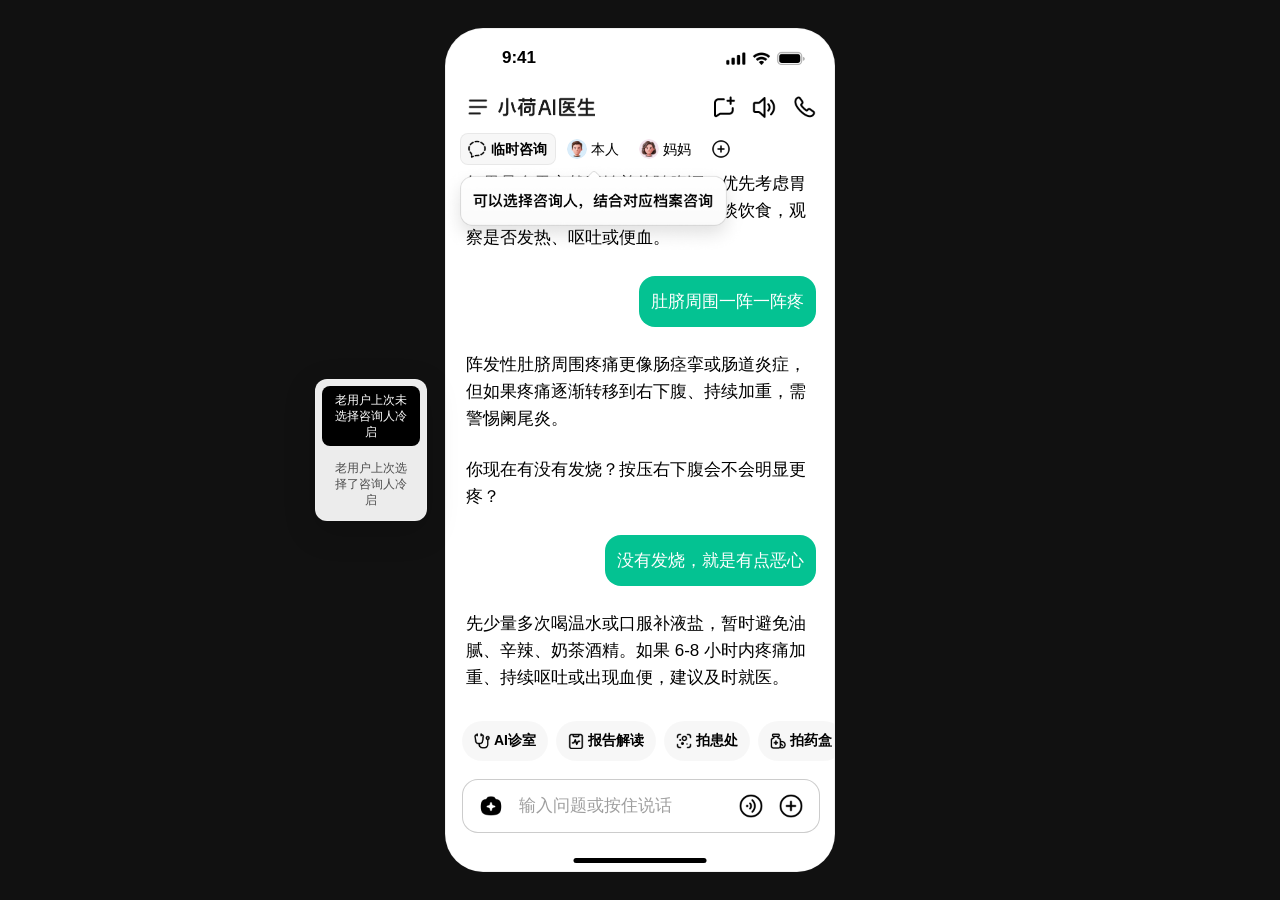
==== commit 92bfecec: "Bust stylesheet cache" ====
--- a/index.html
+++ b/index.html
@@ -4,7 +4,7 @@
     <meta charset="UTF-8" />
     <meta name="viewport" content="width=device-width, initial-scale=1.0" />
     <title>小荷AI医生交互 Demo</title>
-    <link rel="stylesheet" href="./styles.css" />
+    <link rel="stylesheet" href="./styles.css?v=20260521-side-switcher" />
   </head>
   <body>
     <div class="scenario-switcher" aria-label="冷启场景选择">
--- a/styles.css
+++ b/styles.css
@@ -43,13 +43,14 @@
 
 .scenario-switcher {
   position: fixed;
-  top: 24px;
-  left: 50%;
+  top: 50%;
+  left: max(12px, calc(50% - 325px));
   z-index: 80;
   display: flex;
-  gap: 6px;
-  max-width: calc(100vw - 48px);
-  transform: translateX(-50%);
+  flex-direction: column;
+  gap: 8px;
+  width: 112px;
+  transform: translateY(-50%);
   border: 1px solid rgba(255, 255, 255, 0.12);
   border-radius: 12px;
   background: rgba(255, 255, 255, 0.92);
@@ -58,16 +59,16 @@
 }
 
 .scenario-option {
-  height: 32px;
+  min-height: 44px;
   border: 0;
   border-radius: 8px;
   background: transparent;
-  padding: 0 12px;
+  padding: 6px 8px;
   color: rgba(0, 0, 0, 0.68);
-  font-size: 13px;
-  line-height: 32px;
+  font-size: 12px;
+  line-height: 16px;
   font-weight: 500;
-  white-space: nowrap;
+  white-space: normal;
   cursor: pointer;
 }
 
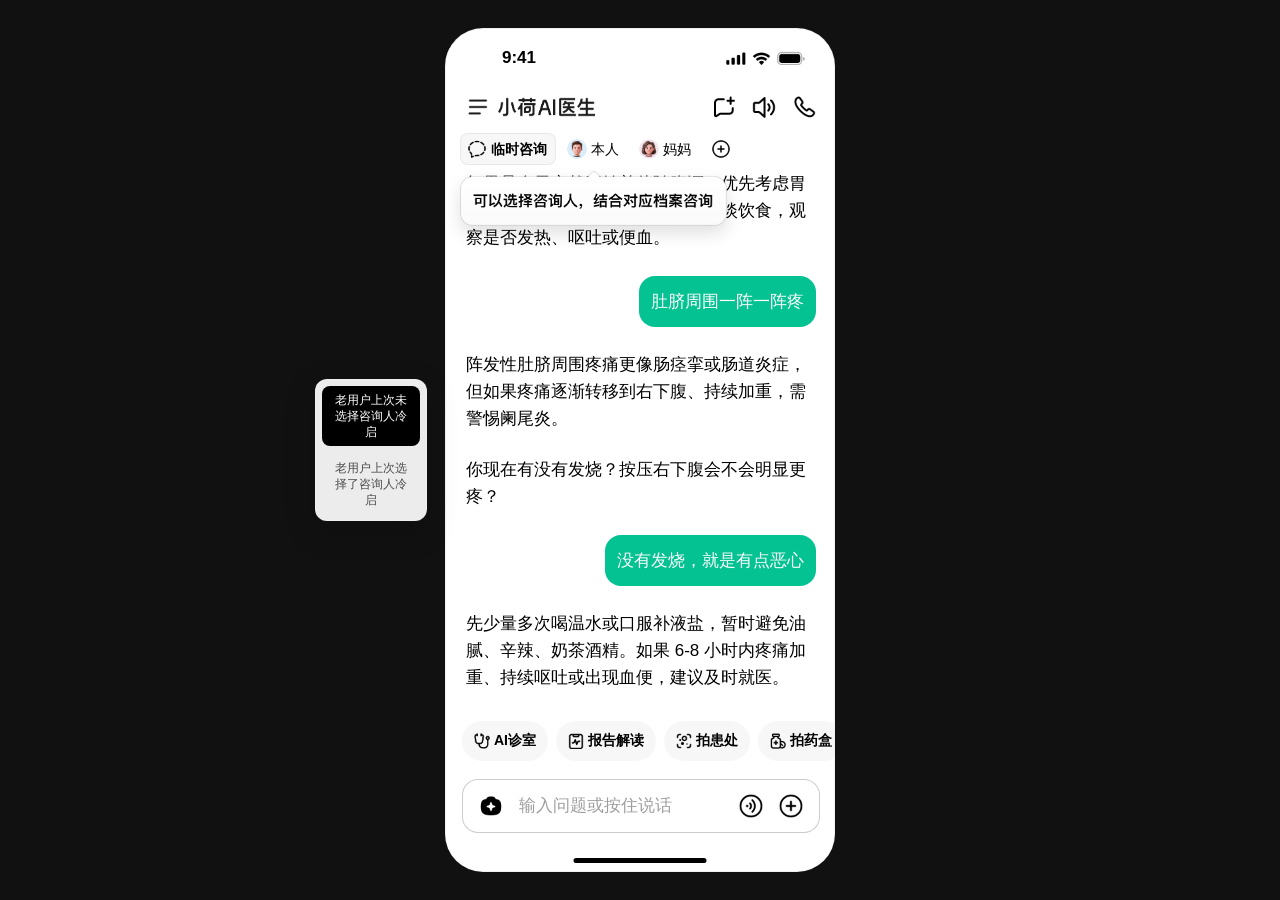
==== commit 413ad749: "Add unselected tab guide bubbles" ====
--- a/index.html
+++ b/index.html
@@ -4,7 +4,7 @@
     <meta charset="UTF-8" />
     <meta name="viewport" content="width=device-width, initial-scale=1.0" />
     <title>小荷AI医生交互 Demo</title>
-    <link rel="stylesheet" href="./styles.css?v=20260521-side-switcher" />
+    <link rel="stylesheet" href="./styles.css?v=20260522-unselected-tab-guide" />
   </head>
   <body>
     <div class="scenario-switcher" aria-label="冷启场景选择">
@@ -247,6 +247,6 @@
       </section>
     </main>
 
-    <script src="./app.js"></script>
+    <script src="./app.js?v=20260522-unselected-tab-guide"></script>
   </body>
 </html>
--- a/styles.css
+++ b/styles.css
@@ -304,6 +304,18 @@
 }
 
 .guide-bubble[data-guide="selected"] {
+  left: 116px;
+  width: 201px;
+  height: 95px;
+}
+
+.guide-bubble[data-guide="self-from-unselected"] {
+  left: 48px;
+  width: 201px;
+  height: 95px;
+}
+
+.guide-bubble[data-guide="mom-from-unselected"] {
   left: 116px;
   width: 201px;
   height: 95px;
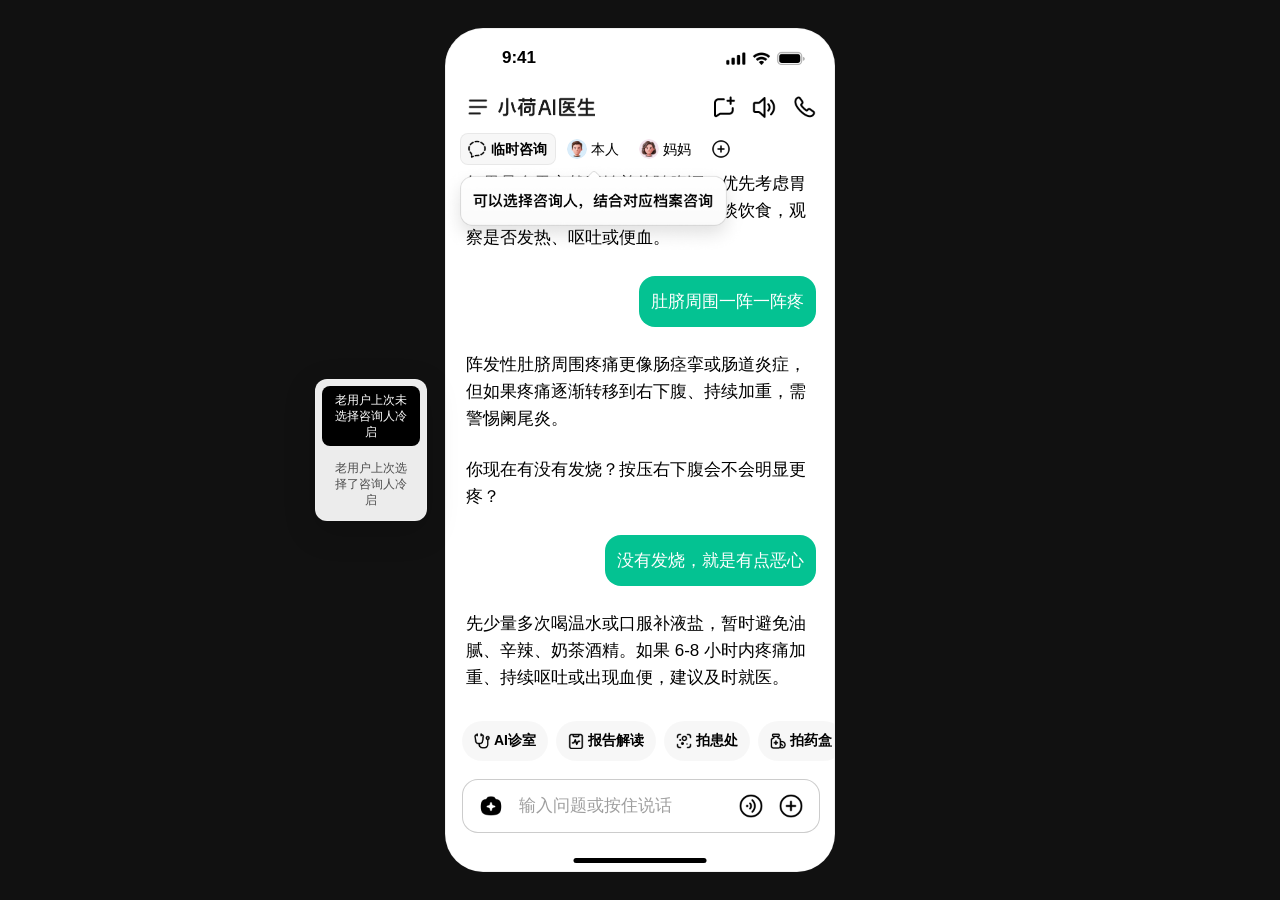
==== commit 6b60cf78: "Bump preview asset versions" ====
--- a/index.html
+++ b/index.html
@@ -4,7 +4,7 @@
     <meta charset="UTF-8" />
     <meta name="viewport" content="width=device-width, initial-scale=1.0" />
     <title>小荷AI医生交互 Demo</title>
-    <link rel="stylesheet" href="./styles.css?v=20260522-unselected-tab-guide" />
+    <link rel="stylesheet" href="./styles.css?v=20260522-unselected-tab-guide-v2" />
   </head>
   <body>
     <div class="scenario-switcher" aria-label="冷启场景选择">
@@ -247,6 +247,6 @@
       </section>
     </main>
 
-    <script src="./app.js?v=20260522-unselected-tab-guide"></script>
+    <script src="./app.js?v=20260522-unselected-tab-guide-v2"></script>
   </body>
 </html>
